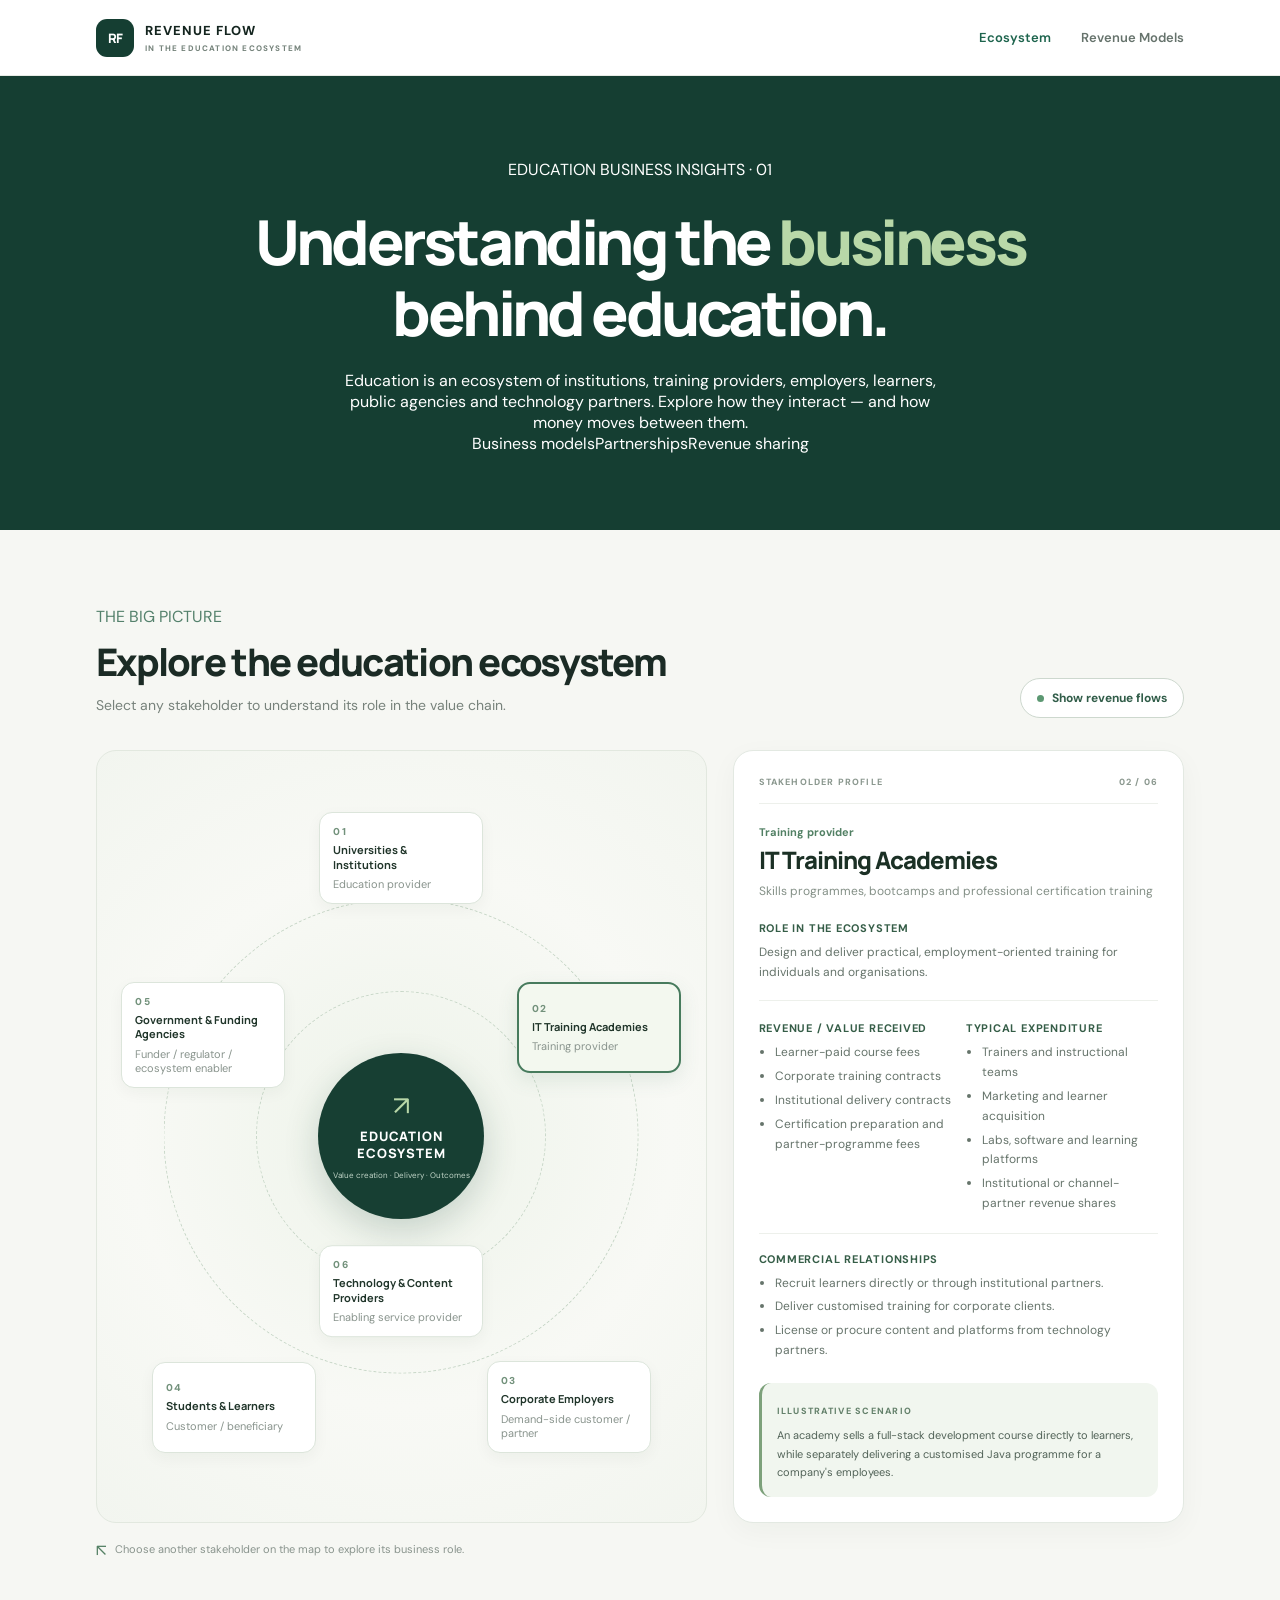
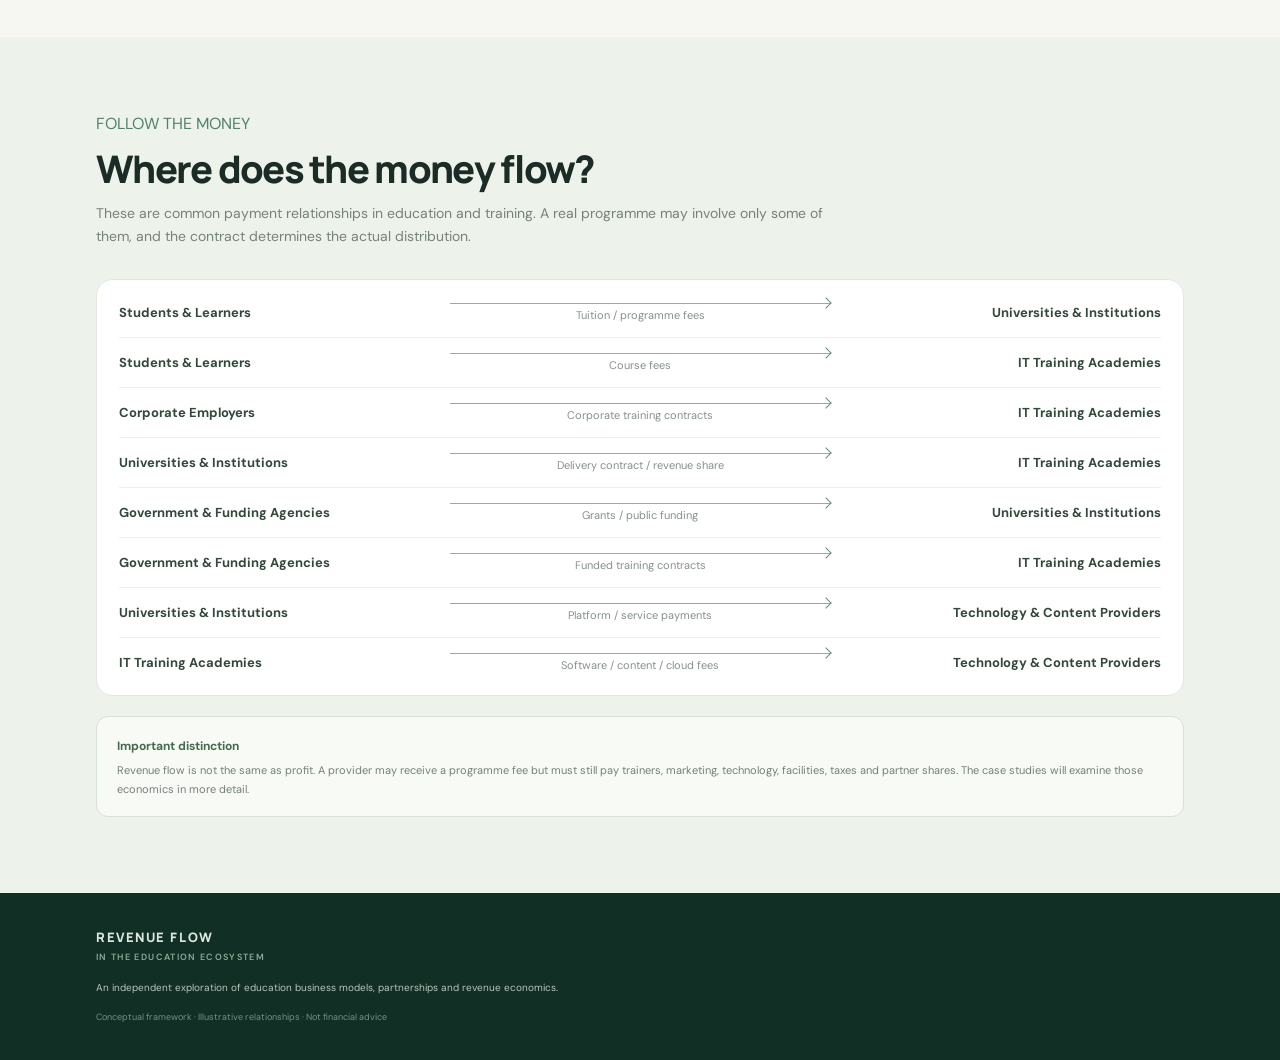
==== index.html @ f0d9430c "Add files via upload" ====
<!doctype html>
<html lang="en">
<head>
  <meta charset="utf-8">
  <meta name="viewport" content="width=device-width, initial-scale=1">
  <meta name="description" content="Explore education business models, partnerships, revenue sharing and growth opportunities.">
  <title>Revenue Flow in the Education Ecosystem</title>
  <link rel="stylesheet" href="style.css">
</head>
<body>
  <div class="site-shell">
    <header class="topbar">
      <a class="brand" href="index.html" aria-label="Revenue Flow home">
        <span class="brand-mark">RF</span><span>REVENUE FLOW<small>IN THE EDUCATION ECOSYSTEM</small></span>
      </a>
      <nav class="site-nav"><a class="active" href="#ecosystem">Ecosystem</a><a href="revenue-models.html">Revenue Models</a></nav>
    </header>
    <main id="home">
      <section class="hero">
        <div class="eyebrow">EDUCATION BUSINESS INSIGHTS · 01</div>
        <h1>Understanding the <em>business</em><br>behind education.</h1>
        <p class="hero-copy">Education is an ecosystem of institutions, training providers, employers, learners, public agencies and technology partners. Explore how they interact — and how money moves between them.</p>
        <div class="hero-tags"><span>Business models</span><span>Partnerships</span><span>Revenue sharing</span></div>
      </section>
      <section class="section" id="ecosystem">
        <div class="section-heading"><div><div class="eyebrow">THE BIG PICTURE</div><h2>Explore the education ecosystem</h2><p>Select any stakeholder to understand its role in the value chain.</p></div>
          <button class="flow-toggle" id="flowToggle"><span class="toggle-dot"></span>Show revenue flows</button>
        </div>
        <div class="ecosystem-layout" id="ecosystemLayout">
          <div class="ecosystem-center">
            <div class="orbit orbit-one"></div><div class="orbit orbit-two"></div>
            <div class="center-core"><span class="core-icon">↗</span><strong>EDUCATION<br>ECOSYSTEM</strong><small>Value creation · Delivery · Outcomes</small></div>
            <div id="stakeholderNodes"></div>
            <div class="flow-note" id="flowNote" hidden>Illustrative payment relationships — not every relationship applies to every programme.</div>
          </div>
          <aside class="selection-card" id="selectionCard"></aside>
        </div>
        <div class="interaction-hint"><span>↖</span> Choose another stakeholder on the map to explore its business role.</div>
      </section>
      <section class="section flow-section" id="flows">
        <div class="eyebrow">FOLLOW THE MONEY</div><h2>Where does the money flow?</h2>
        <p class="section-intro">These are common payment relationships in education and training. A real programme may involve only some of them, and the contract determines the actual distribution.</p>
        <div class="flow-list" id="flowList"></div>
        <div class="disclaimer"><strong>Important distinction</strong><p>Revenue flow is not the same as profit. A provider may receive a programme fee but must still pay trainers, marketing, technology, facilities, taxes and partner shares. The case studies will examine those economics in more detail.</p></div>
      </section>
      <footer><div class="footer-brand">REVENUE FLOW<span>IN THE EDUCATION ECOSYSTEM</span></div><p>An independent exploration of education business models, partnerships and revenue economics.</p><small>Conceptual framework · Illustrative relationships · Not financial advice</small></footer>
    </main>
  </div>
  <script src="script.js"></script>
</body>
</html>
---- style.css ----
@import url('https://fonts.googleapis.com/css2?family=DM+Sans:wght@400;500;600;700&family=Manrope:wght@400;500;600;700;800&display=swap');

:root {
  font-family: 'DM Sans', sans-serif;
  color: #17231f;
  background: #f6f7f3;
  font-synthesis: none;
  text-rendering: optimizeLegibility;
}
* { box-sizing: border-box; }
html { scroll-behavior: smooth; }
body { margin: 0; min-width: 320px; }
button, a { font: inherit; }
.site-shell { min-height: 100vh; }
.topbar {
  height: 76px; padding: 0 7.5%; display: flex; align-items: center;
  justify-content: space-between; background: #fff; border-bottom: 1px solid #e7ebe5;
}
.brand { display: flex; align-items: center; gap: 11px; text-decoration: none; color: #14251f; font-weight: 800; letter-spacing: .08em; font-size: 13px; }
.brand-mark { width: 38px; height: 38px; display: grid; place-items: center; background: #153e32; color: #fff; border-radius: 11px; font-family: Manrope; letter-spacing: -.04em; }
.brand small { display: block; font-size: 8px; letter-spacing: .15em; color: #75837b; margin-top: 4px; }
.topbar nav { display: flex; gap: 30px; }
.topbar nav a { color: #66736c; text-decoration: none; font-size: 13px; font-weight: 600; }
.topbar nav a:hover, .topbar nav a.active { color: #1d644d; }


.hero {
  padding: 83px 8% 76px;
  background: #153e32;
  color: #fff;
  position: relative;
  overflow: hidden;
  text-align: center;
}



.hero .hero-copy {
  margin-left: auto;
  margin-right: auto;
}

.hero .hero-tags {
  justify-content: center;
}

.hero h1 {
  color: #ffffff;
 position: relative;
  z-index: 2;
}

.section { padding: 76px 7.5%; }
.section-heading { display: flex; align-items: end; justify-content: space-between; gap: 20px; margin-bottom: 32px; }
.section-heading .eyebrow, .flow-section > .eyebrow { color: #54816c; }
h2 { font: 800 clamp(27px, 3vw, 38px)/1.2 Manrope, sans-serif; letter-spacing: -.045em; margin: 12px 0 9px; color: #1b2b25; }
.section-heading p, .section-intro { margin: 0; color: #77827b; font-size: 14px; line-height: 1.7; }
.flow-toggle { border: 1px solid #cdd8ce; background: #fff; color: #315d49; border-radius: 30px; padding: 11px 16px; font-size: 12px; font-weight: 700; cursor: pointer; white-space: nowrap; }
.flow-toggle.selected { background: #e3eee3; border-color: #8cad96; }
.toggle-dot { display: inline-block; width: 7px; height: 7px; border-radius: 50%; background: #5c9872; margin-right: 8px; }
.ecosystem-layout { display: grid; grid-template-columns: minmax(0, 1.15fr) minmax(340px, .85fr); gap: 26px; align-items: stretch; }
.ecosystem-center { min-height: 590px; position: relative; border: 1px solid #e2e8df; border-radius: 20px; background: radial-gradient(circle at center, #edf3e9 0, #f8f9f5 55%, #f2f5ef 100%); overflow: hidden; }
.orbit { position: absolute; border: 1px dashed #c8d7c8; border-radius: 50%; left: 50%; top: 50%; transform: translate(-50%,-50%); pointer-events: none; }
.orbit-one { width: 290px; height: 290px; }
.orbit-two { width: 475px; height: 475px; }
.center-core { position: absolute; left: 50%; top: 50%; transform: translate(-50%,-50%); width: 166px; height: 166px; border-radius: 50%; background: #173f33; color: #fff; display: flex; flex-direction: column; align-items: center; justify-content: center; text-align: center; box-shadow: 0 12px 35px #173f3330; z-index: 1; }
.core-icon { color: #b8d7a8; font-size: 27px; line-height: 1; margin-bottom: 9px; }
.center-core strong { font: 800 13px/1.3 Manrope; letter-spacing: .06em; }
.center-core small { color: #c0d4c7; font-size: 8px; margin-top: 8px; }
.stakeholder-node { position: absolute; width: 164px; min-height: 91px; padding: 12px 13px; border: 1px solid #dce5db; border-radius: 13px; background: #fff; text-align: left; cursor: pointer; z-index: 2; box-shadow: 0 5px 16px #1c38200b; transition: .2s ease; }
.stakeholder-node:hover { transform: translateY(-3px); border-color: #85aa8d; box-shadow: 0 9px 22px #1c382016; }
.stakeholder-node.is-active { border: 2px solid #477b5d; background: #f3f8ef; box-shadow: 0 7px 20px #477b5d20; }
.node-number { display: block; color: #72917b; font-size: 10px; font-weight: 800; letter-spacing: .12em; margin-bottom: 5px; }
.node-name { display: block; color: #20352a; font: 700 11px/1.3 Manrope; }
.node-type { display: block; color: #89948d; font-size: 11px; margin-top: 5px; }
.node-institutions { top: 8%; left: 50%; transform: translateX(-50%); }
.node-institutions:hover { transform: translate(-50%,-3px); }
.node-academies { top: 30%; right: 4%; }
.node-employers { bottom: 9%; right: 9%; }
.node-learners { bottom: 9%; left: 9%; }
.node-government { top: 30%; left: 4%; }
.node-technology { top: 50%; left: 50%; transform: translate(-50%,-50%); margin-top: 155px; }
.node-technology:hover { transform: translate(-50%,calc(-50% - 3px)); }
.flows-on .stakeholder-node:after { content: "↔"; position: absolute; color: #4c9168; font-size: 18px; right: -13px; top: -13px; background: #e4f1df; border-radius: 50%; width: 25px; height: 25px; display: grid; place-items: center; }
.flow-note { position: absolute; bottom: 12px; left: 20px; right: 20px; text-align: center; color: #66806d; font-size: 10px; }
.selection-card { background: #fff; border: 1px solid #e3e9e2; border-radius: 20px; padding: 25px; box-shadow: 0 8px 28px #1d38200a; }
.card-topline { display: flex; justify-content: space-between; color: #8b988f; font-size: 9px; font-weight: 800; letter-spacing: .13em; border-bottom: 1px solid #edf0eb; padding-bottom: 15px; }
.profile-type { color: #528064; font-size: 11px; font-weight: 700; margin-top: 21px; }
.selection-card h3 { font: 800 24px/1.2 Manrope; letter-spacing: -.04em; margin: 7px 0; color: #1b3025; }
.profile-short { color: #849087; font-size: 12px; line-height: 1.6; margin: 0 0 20px; }
.profile-block { margin-top: 18px; }
.profile-block h4 { color: #355d47; font-size: 11px; letter-spacing: .07em; text-transform: uppercase; margin: 0 0 8px; }
.profile-block p, .profile-block li { color: #66746b; font-size: 12px; line-height: 1.65; }
.profile-block p { margin: 0; }
.profile-block ul { padding-left: 16px; margin: 0; }
.profile-block li { margin: 4px 0; }
.profile-columns { display: grid; grid-template-columns: 1fr 1fr; gap: 15px; border-top: 1px solid #edf0eb; border-bottom: 1px solid #edf0eb; padding: 2px 0 15px; margin-top: 18px; }
.example-box { margin-top: 22px; padding: 15px; border-radius: 12px; background: #f1f6ef; border-left: 3px solid #7da17b; }
.example-box span { color: #64816b; font-size: 9px; letter-spacing: .14em; font-weight: 800; }
.example-box p { color: #526358; font-size: 11px; line-height: 1.7; margin: 7px 0 0; }
.interaction-hint { color: #89948d; font-size: 11px; margin-top: 16px; }
.interaction-hint span { color: #548064; font-size: 17px; vertical-align: middle; margin-right: 5px; }
.flow-section { background: #edf2eb; }
.flow-section h2 { margin-bottom: 10px; }
.section-intro { max-width: 760px; }
.flow-list { margin-top: 30px; background: #fff; border: 1px solid #e0e8df; border-radius: 16px; padding: 8px 22px; }
.flow-row { display: grid; grid-template-columns: 1fr 1.2fr 1fr; gap: 15px; align-items: center; padding: 15px 0; border-bottom: 1px solid #edf0eb; }
.flow-row:last-child { border-bottom: 0; }
.flow-party { font-size: 13px; font-weight: 700; color: #33483b; }
.flow-row .flow-party:last-child { text-align: right; }
.flow-arrow { display: flex; flex-direction: column; align-items: center; gap: 4px; color: #679174; }
.flow-arrow i { width: 100%; height: 1px; background: #8bb49a; position: relative; }
.flow-arrow i:after { content: ""; position: absolute; right: 0; top: -4px; width: 7px; height: 7px; border-top: 1px solid #679174; border-right: 1px solid #679174; transform: rotate(45deg); }
.flow-arrow small { color: #859189; font-size: 11px; text-align: center; }
.disclaimer { margin-top: 20px; padding: 17px 20px; border: 1px solid #d6e2d5; border-radius: 12px; background: #f7faf5; }
.disclaimer strong { color: #456a50; font-size: 12px; }
.disclaimer p { color: #738078; font-size: 11px; line-height: 1.7; margin: 6px 0 0; }
footer { background: #122f26; color: #dce8df; padding: 35px 7.5%; }
.footer-brand { font: 800 13px Manrope; letter-spacing: .12em; }
.footer-brand span { display: block; color: #8eaa98; font: 600 9px 'DM Sans'; letter-spacing: .15em; margin-top: 5px; }
footer p { color: #b4c7ba; font-size: 10px; margin: 18px 0 10px; }
footer small { color: #789182; font-size: 9px; }

@media (max-width: 980px) {
  .ecosystem-layout { grid-template-columns: 1fr; }
  .ecosystem-center { min-height: 570px; }
  .selection-card { max-width: none; }
}
@media (max-width: 650px) {
  .topbar { height: auto; min-height: 70px; padding: 14px 5%; align-items: flex-start; flex-direction: column; gap: 14px; }
  .topbar nav { width: 100%; gap: 17px; overflow-x: auto; padding-bottom: 3px; }
  .topbar nav a { white-space: nowrap; font-size: 10px; }
  .hero { padding: 60px 7% 55px; }
.hero:after {
  content: "↗";
  position: absolute;
  right: 5%;
  top: 15px;
  color: rgba(255,255,255,.035);
  font: 260px Manrope;
  line-height: 1;
  pointer-events: none;
} 

  .section { padding: 55px 5%; }
  .section-heading { align-items: flex-start; flex-direction: column; }
  .ecosystem-center { min-height: 600px; }
  .orbit-one { width: 230px; height: 230px; }
  .orbit-two { width: 360px; height: 360px; }
  .center-core { width: 130px; height: 130px; }
  .center-core strong { font-size: 11px; }
  .stakeholder-node { width: 135px; min-height: 82px; padding: 9px; }
  .node-name { font-size: 11px; }
  .node-type { font-size: 8px; }
  .node-institutions { top: 5%; }
  .node-government { top: 29%; left: 2%; }
  .node-academies { top: 29%; right: 2%; }
  .node-employers { bottom: 11%; right: 3%; }
  .node-learners { bottom: 11%; left: 3%; }
  .node-technology { margin-top: 142px; }
  .profile-columns { grid-template-columns: 1fr; gap: 0; }
  .flow-list { padding: 5px 12px; }
  .flow-row { grid-template-columns: 1fr 1fr 1fr; gap: 7px; }
  .flow-party { font-size: 9px; }
  .flow-arrow small { font-size: 8px; }
}

/* Final hero heading alignment and overlap fix */

.hero {
  text-align: center;
}

.hero:after {
  display: none !important;
}

.hero h1 {
  position: relative;
  z-index: 5;
  color: #ffffff;
  font: 800 clamp(38px,5vw,62px)/1.14 Manrope,sans-serif;
  letter-spacing: -.055em;
  line-height: 1.14 !important;
  margin: 22px auto 17px;
  padding: 5px 0;
  max-width: 900px;
  overflow: visible;
}

.hero h1 em {
  color: #b9d8a8;
}

.hero .hero-copy {
  margin: 0 auto;
  max-width: 630px;
}

.hero .hero-tags {
  justify-content: center;
}


/* Page 2 original styles */
@import url('https://fonts.googleapis.com/css2?family=DM+Sans:wght@400;500;600;700&family=Manrope:wght@400;500;600;700;800&display=swap');
.rm-page { background:#f6f7f3; color:#17231f; min-height:100vh; font-family:'DM Sans',sans-serif; }
.rm-page * { box-sizing:border-box; }
.rm-top { height:76px; padding:0 7.5%; display:flex; align-items:center; justify-content:space-between; background:#fff; border-bottom:1px solid #e7ebe5; }
.rm-brand { display:flex; align-items:center; gap:11px; text-decoration:none; color:#14251f; font-weight:800; letter-spacing:.08em; font-size:13px; }
.rm-mark { width:38px; height:38px; display:grid; place-items:center; background:#153e32; color:#fff; border-radius:11px; font-family:Manrope; letter-spacing:-.04em; }
.rm-brand small { display:block; font-size:8px; letter-spacing:.15em; color:#75837b; margin-top:4px; }
.rm-nav { display:flex; gap:28px; }
.rm-nav a { text-decoration:none; color:#66736c; font-size:13px; font-weight:600; }
.rm-nav a:hover,.rm-nav a.current { color:#1d644d; }
.rm-hero { background:#153e32; color:#fff; padding:72px 8% 68px; text-align:center; }
.rm-eyebrow,.rm-kicker { color:#a2c6ad; font-size:10px; font-weight:700; letter-spacing:.19em; }
.rm-hero h1 { font:800 clamp(38px,5vw,62px)/1.14 Manrope,sans-serif; letter-spacing:-.055em; margin:22px auto 17px; color:#fff; }
.rm-hero h1 em { color:#b9d8a8; font-style:normal; }
.rm-hero p { max-width:680px; margin:0 auto; color:#d2e0d7; font-size:15px; line-height:1.8; }
.rm-section { padding:70px 7.5%; }
.rm-heading { display:flex; align-items:end; justify-content:space-between; gap:20px; margin-bottom:28px; }
.rm-kicker { color:#54816c; }
.rm-heading h2,.rm-simulator-inner h2,.rm-insight h2 { font:800 clamp(26px,3vw,36px)/1.2 Manrope,sans-serif; letter-spacing:-.045em; margin:12px 0 9px; color:#1b2b25; }
.rm-heading p,.rm-sim-intro { margin:0; color:#77827b; font-size:14px; line-height:1.7; }
.rm-count { font:800 29px Manrope; color:#4f7a5b; text-align:right; }
.rm-count span { display:block; font:700 8px 'DM Sans'; letter-spacing:.16em; color:#8a978d; margin-top:4px; }
.rm-model-grid { display:grid; grid-template-columns:repeat(3,1fr); gap:13px; }
.rm-model-card { text-align:left; position:relative; display:flex; flex-direction:column; min-height:190px; padding:19px; border:1px solid #e0e8df; border-radius:15px; background:#fff; cursor:pointer; transition:.18s ease; }
.rm-model-card:hover { transform:translateY(-3px); border-color:#9dbba0; box-shadow:0 9px 22px #1c382012; }
.rm-model-card.chosen { border:2px solid #548565; background:#f2f7ef; padding:18px; }
.rm-model-code { color:#7d9b82; font-size:10px; font-weight:800; letter-spacing:.14em; }
.rm-model-card strong { color:#20372a; font:800 24px Manrope; margin-top:10px; letter-spacing:-.04em; }
.rm-model-full { color:#548064; font-size:12px; font-weight:700; margin-top:2px; }
.rm-model-tagline { color:#7c8980; font-size:13px; line-height:1.5; margin-top:12px; }
.rm-explore { color:#477b5d; font-size:11px; font-weight:700; margin-top:auto; padding-top:14px; }
.rm-explore b { font-size:14px; margin-left:4px; }
.rm-detail { background:#fff; border:1px solid #e1e8df; border-radius:18px; padding:27px; margin-top:22px; box-shadow:0 8px 28px #1d38200a; }
.rm-detail-head { display:flex; justify-content:space-between; align-items:flex-start; gap:15px; }
.rm-detail-label { color:#679073; font-size:9px; font-weight:800; letter-spacing:.15em; }
.rm-detail h3 { font:800 29px Manrope; letter-spacing:-.045em; color:#1b3025; margin:8px 0 3px; }
.rm-detail-head p { color:#849087; font-size:12px; margin:0; }
.rm-detail-pill { border:1px solid #dce7db; color:#65816a; border-radius:30px; padding:8px 11px; font-size:9px; letter-spacing:.12em; font-weight:800; white-space:nowrap; }
.rm-flow { display:grid; grid-template-columns:repeat(3,1fr); gap:10px; margin:25px 0; }
.rm-flow-step { position:relative; min-height:76px; padding:14px; background:#f2f6f0; border-radius:11px; display:flex; flex-direction:column; justify-content:center; }
.rm-step-number { color:#7a9a80; font-size:8px; font-weight:800; letter-spacing:.13em; margin-bottom:7px; }
.rm-flow-step strong { color:#34523e; font:700 12px/1.35 Manrope; }
.rm-step-arrow { position:absolute; right:-12px; top:27px; z-index:2; color:#6e9877; font-size:18px; }
.rm-facts { display:grid; grid-template-columns:1fr 1fr; gap:0 24px; border-top:1px solid #edf0eb; border-bottom:1px solid #edf0eb; padding:7px 0 17px; }
.rm-fact { padding-top:15px; }
.rm-fact span { display:block; color:#62816a; font-size:9px; font-weight:800; letter-spacing:.12em; margin-bottom:6px; }
.rm-fact strong { color:#5f6e64; font-size:12px; line-height:1.6; font-weight:500; }
.rm-detail-bottom { display:grid; grid-template-columns:.75fr 1.25fr; gap:28px; margin-top:20px; }
.rm-detail-bottom h4 { color:#355d47; font-size:10px; letter-spacing:.07em; text-transform:uppercase; margin:0 0 9px; }
.rm-detail-bottom ul { margin:0; padding-left:17px; }
.rm-detail-bottom li { color:#68766c; font-size:11px; line-height:1.7; margin:4px 0; }
.rm-example { background:#f1f6ef; border-left:3px solid #7da17b; border-radius:0 11px 11px 0; padding:16px; }
.rm-example > span { color:#64816b; font-size:9px; letter-spacing:.14em; font-weight:800; }
.rm-example > p { color:#526358; font-size:11px; line-height:1.7; margin:8px 0 0; }
.rm-pros-cons { display:grid; grid-template-columns:1fr 1fr; gap:16px; margin-top:15px; padding-top:13px; border-top:1px solid #dce8d9; }
.rm-pros-cons b { color:#42694c; font-size:10px; }
.rm-pros-cons p { color:#6c7b70; font-size:10px; line-height:1.6; margin:5px 0 0; }
.rm-simulator-section { background:#eaf0e8; }
.rm-simulator-inner { padding-top:65px; padding-bottom:68px; }
.rm-sim-intro { max-width:750px; }
.rm-simulator { display:grid; grid-template-columns:1fr 1fr; gap:25px; margin-top:27px; }
.rm-controls,.rm-results { background:#fff; border:1px solid #dfe8dd; border-radius:16px; padding:24px; }
.rm-control { display:block; margin-bottom:24px; }
.rm-control:last-child { margin-bottom:0; }
.rm-control > span { display:flex; justify-content:space-between; gap:12px; color:#526459; font-size:12px; font-weight:600; }
.rm-control > span strong { color:#254b35; font-weight:800; white-space:nowrap; }
.rm-control input[type=range] { width:100%; accent-color:#477b5d; margin:14px 0 5px; cursor:pointer; }
.rm-control small { display:block; color:#9aa49c; font-size:10px; }
.rm-results { background:#173f33; color:#fff; }
.rm-total-label { color:#a7c8ad; font-size:10px; letter-spacing:.15em; font-weight:800; }
.rm-total { font:800 34px Manrope; letter-spacing:-.04em; margin:8px 0 22px; }
.rm-result-line { display:flex; justify-content:space-between; gap:12px; color:#d2e0d7; font-size:11px; padding:9px 0; border-top:1px solid #345b4c; }
.rm-result-line strong { color:#fff; }
.rm-result-bar { height:13px; display:flex; overflow:hidden; border-radius:20px; margin-top:18px; background:#426b53; }
.rm-result-bar span { height:100%; transition:width .2s ease; }
.cost-segment { background:#c0d69e; }
.partner-segment { background:#e1b879; }
.remaining-segment { background:#65a58a; }
.rm-legend { display:flex; flex-wrap:wrap; gap:12px; margin-top:11px; }
.rm-legend span { display:flex; align-items:center; gap:5px; color:#c1d2c6; font-size:9px; }
.rm-legend i { display:inline-block; width:7px; height:7px; border-radius:2px; }
.legend-cost { background:#c0d69e; }.legend-partner { background:#e1b879; }.legend-remain { background:#65a58a; }
.rm-contribution { border-top:1px solid #345b4c; margin-top:20px; padding-top:17px; display:grid; grid-template-columns:1fr auto; gap:5px 12px; align-items:center; }
.rm-contribution span { color:#a7c8ad; font-size:9px; letter-spacing:.13em; font-weight:800; }
.rm-contribution strong { color:#fff; font:800 23px Manrope; }
.rm-contribution strong.negative { color:#ffb6a7; }
.rm-contribution small { grid-column:1/-1; color:#c1d2c6; font-size:10px; }
.rm-footnote { color:#a9c1b1; font-size:9px; line-height:1.6; margin:15px 0 0; }
.rm-insight { padding:60px 12%; display:grid; grid-template-columns:65px 1fr; gap:20px; align-items:start; background:#fff; }
.rm-insight-mark { color:#a4c49e; font:800 90px/1 Manrope; }
.rm-insight .rm-kicker { color:#54816c; }
.rm-insight h2 { font-size:27px; }
.rm-insight p { color:#718077; font-size:13px; line-height:1.8; max-width:850px; margin:0; }
.rm-footer { background:#122f26; color:#dce8df; padding:32px 7.5%; }
.rm-footer strong { font:800 13px Manrope; letter-spacing:.12em; }
.rm-footer span { display:block; color:#8eaa98; font-size:9px; letter-spacing:.15em; margin-top:4px; }
.rm-footer p { color:#b4c7ba; font-size:11px; margin:17px 0 8px; }
.rm-footer small { color:#789182; font-size:10px; }

@media(max-width:850px) {
  .rm-model-grid { grid-template-columns:repeat(2,1fr); }
  .rm-simulator { grid-template-columns:1fr; }
}
@media(max-width:600px) {
  .rm-top { height:auto; padding:14px 5%; align-items:flex-start; flex-direction:column; gap:14px; }
  .rm-nav { width:100%; gap:16px; overflow-x:auto; padding-bottom:3px; }
  .rm-nav a { white-space:nowrap; font-size:10px; }
  .rm-hero { padding:55px 6%; }
  .rm-section { padding:52px 5%; }
  .rm-heading { align-items:flex-start; flex-direction:column; }
  .rm-count { text-align:left; }
  .rm-model-grid { grid-template-columns:1fr 1fr; gap:9px; }
  .rm-model-card { min-height:178px; padding:13px; }
  .rm-model-card.chosen { padding:12px; }
  .rm-model-card strong { font-size:20px; }
  .rm-model-full { font-size:9px; }
  .rm-model-tagline { font-size:10px; }
  .rm-detail { padding:18px; }
  .rm-detail-head { flex-direction:column; }
  .rm-flow { gap:6px; }
  .rm-flow-step { padding:9px; min-height:76px; }
  .rm-flow-step strong { font-size:11px; }
  .rm-step-arrow { right:-10px; font-size:15px; }
  .rm-facts { grid-template-columns:1fr; }
  .rm-detail-bottom { grid-template-columns:1fr; gap:20px; }
  .rm-pros-cons { grid-template-columns:1fr; gap:10px; }
  .rm-controls,.rm-results { padding:18px; }
  .rm-insight { padding:45px 7%; grid-template-columns:35px 1fr; gap:10px; }
  .rm-insight-mark { font-size:58px; }
}

/* Shared navigation between the two standalone pages */
.site-nav a, .rm-nav a { cursor:pointer; }
html { scroll-behavior:smooth; }
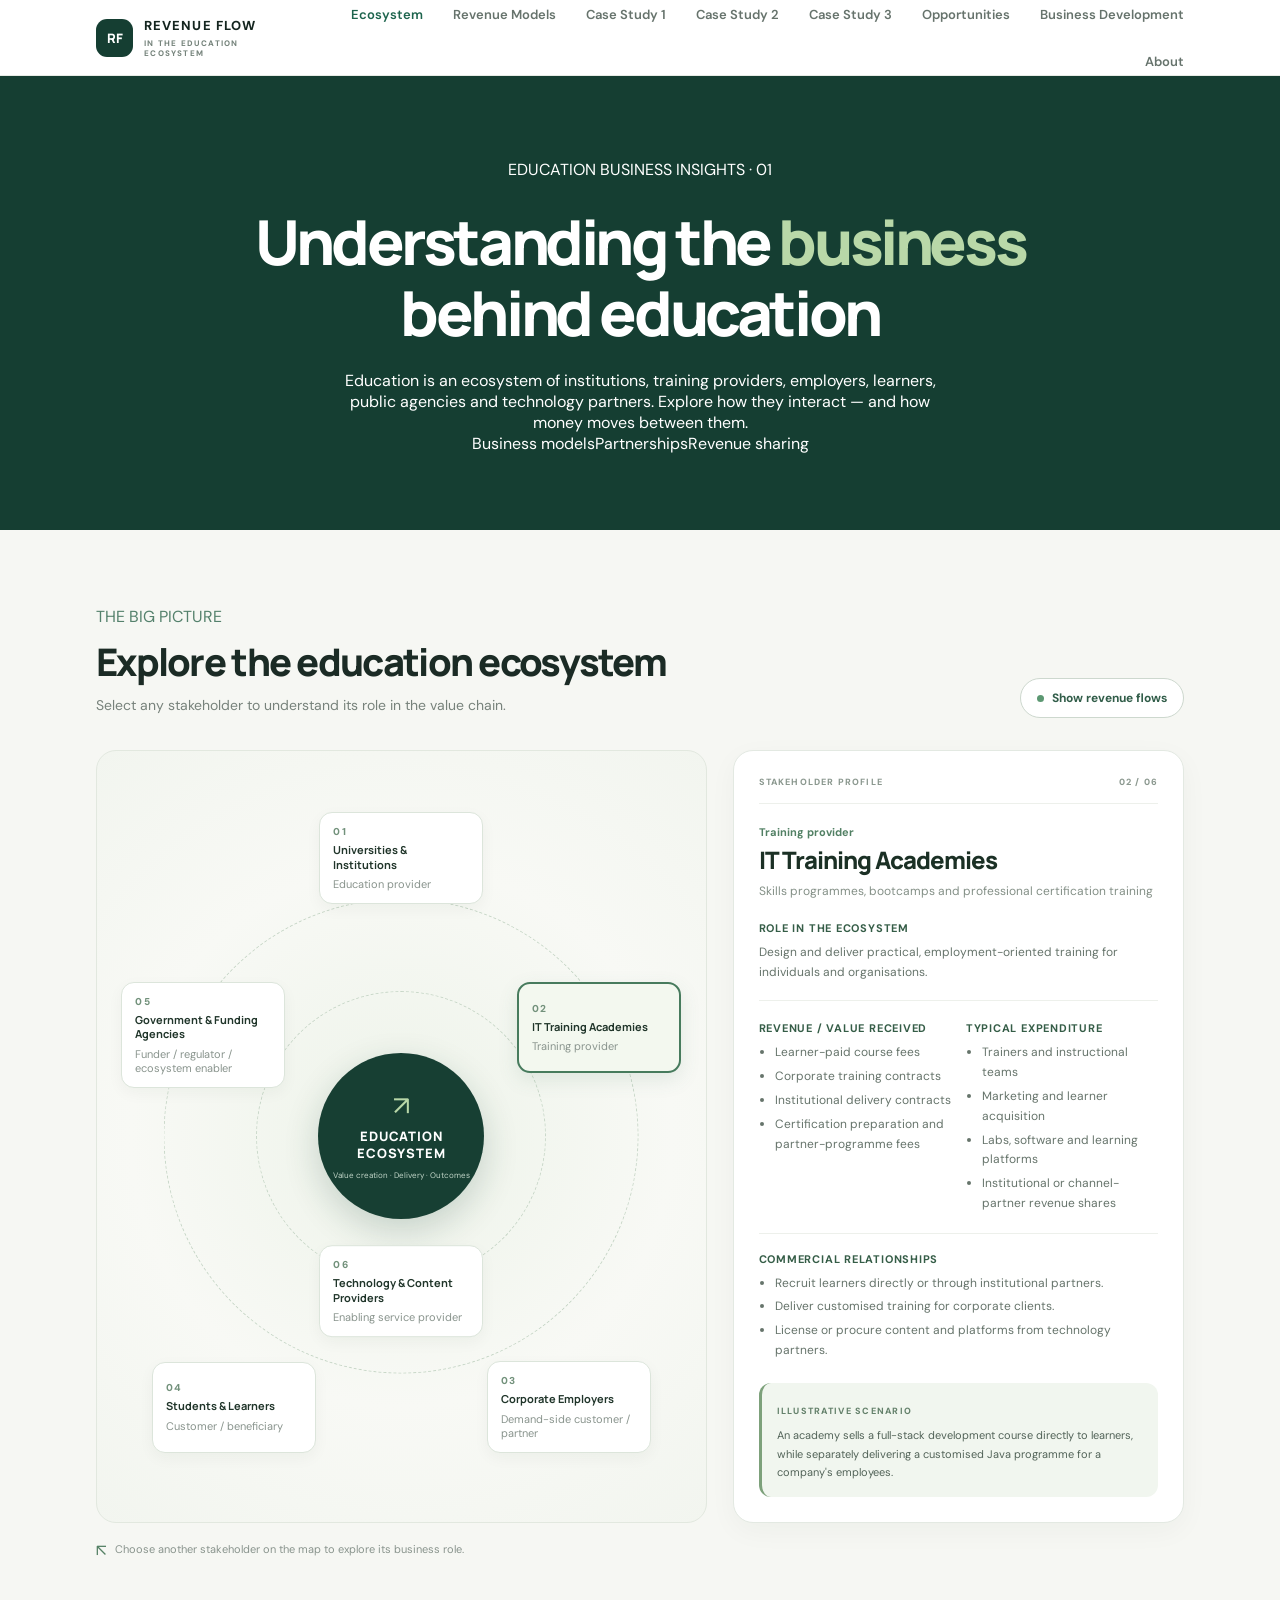
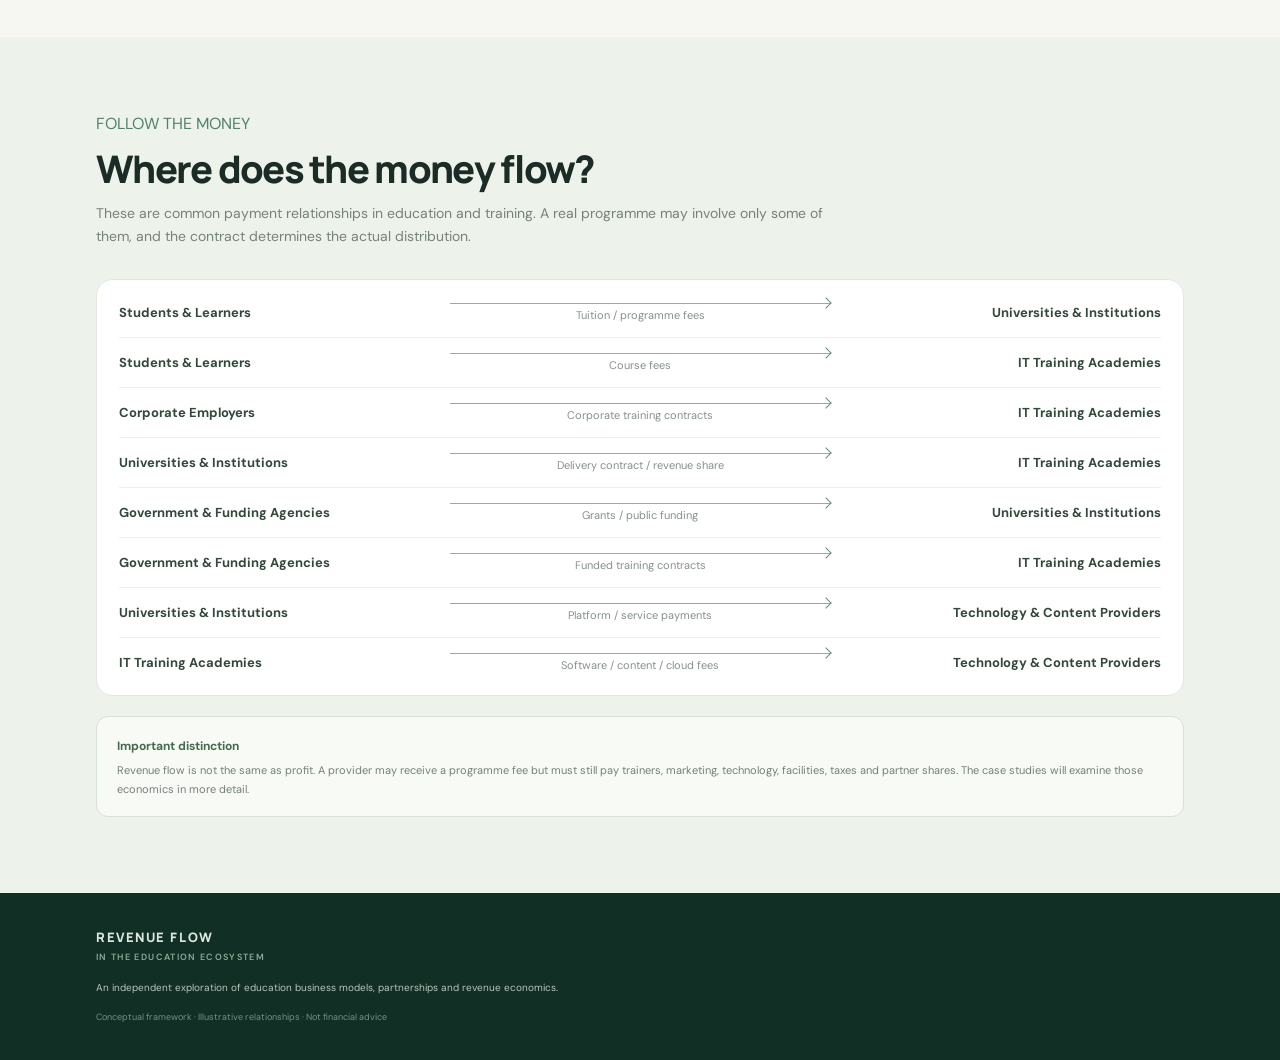
==== commit fcc3487c: "Add files via upload" ====
--- a/index.html
+++ b/index.html
@@ -5,7 +5,7 @@
   <meta name="viewport" content="width=device-width, initial-scale=1">
   <meta name="description" content="Explore education business models, partnerships, revenue sharing and growth opportunities.">
   <title>Revenue Flow in the Education Ecosystem</title>
-  <link rel="stylesheet" href="style.css">
+  <link rel="stylesheet" href="style.css"><link rel="stylesheet" href="pages.css">
 </head>
 <body>
   <div class="site-shell">
@@ -13,12 +13,12 @@
       <a class="brand" href="index.html" aria-label="Revenue Flow home">
         <span class="brand-mark">RF</span><span>REVENUE FLOW<small>IN THE EDUCATION ECOSYSTEM</small></span>
       </a>
-      <nav class="site-nav"><a class="active" href="#ecosystem">Ecosystem</a><a href="revenue-models.html">Revenue Models</a></nav>
+      <nav class="site-nav"><a class="active" href="index.html">Ecosystem</a><a class="" href="revenue-models.html">Revenue Models</a><a class="" href="case-study-1.html">Case Study 1</a><a class="" href="case-study-2.html">Case Study 2</a><a class="" href="case-study-3.html">Case Study 3</a><a class="" href="opportunities.html">Opportunities</a><a class="" href="business-development.html">Business Development</a><a class="" href="about.html">About</a></nav>
     </header>
     <main id="home">
       <section class="hero">
         <div class="eyebrow">EDUCATION BUSINESS INSIGHTS · 01</div>
-        <h1>Understanding the <em>business</em><br>behind education.</h1>
+        <h1>Understanding the <em>business</em><br>behind education</h1>
         <p class="hero-copy">Education is an ecosystem of institutions, training providers, employers, learners, public agencies and technology partners. Explore how they interact — and how money moves between them.</p>
         <div class="hero-tags"><span>Business models</span><span>Partnerships</span><span>Revenue sharing</span></div>
       </section>
--- a/pages.css
+++ b/pages.css
@@ -0,0 +1,66 @@
+
+/* Additional pages — shared visual language with the original Revenue Flow pages */
+.rm-nav { gap: 14px; flex-wrap: wrap; justify-content: flex-end; }
+.rm-nav a { font-size: 11px; white-space: nowrap; }
+.site-nav { gap: 14px; flex-wrap: wrap; justify-content: flex-end; }
+.site-nav a { font-size: 11px; white-space: nowrap; }
+.content-main { background:#f6f7f3; }
+.content-section { padding:64px 8%; max-width:1200px; margin:0 auto; }
+.content-section.soft { max-width:none; background:#edf2eb; padding-left:max(8%, calc((100% - 1000px)/2)); padding-right:max(8%, calc((100% - 1000px)/2)); }
+.content-kicker { color:#54816c; font-size:10px; font-weight:800; letter-spacing:.16em; text-transform:uppercase; margin-bottom:12px; }
+.content-section h2 { margin:0 0 15px; }
+.content-section .lead { max-width:900px; color:#69776e; font-size:16px; line-height:1.85; margin:0 0 30px; }
+.content-section p { color:#68766d; font-size:14px; line-height:1.8; }
+.content-section h3 { color:#20372b; font:800 18px/1.3 Manrope,sans-serif; margin:8px 0 9px; }
+.scenario-grid { display:grid; grid-template-columns:repeat(3,minmax(0,1fr)); gap:16px; margin-top:28px; }
+.scenario-grid article { background:#fff; border:1px solid #e2e9df; border-radius:16px; padding:23px; box-shadow:0 6px 20px #1d382008; }
+.scenario-no { color:#6d9275; font-size:9px; font-weight:800; letter-spacing:.13em; }
+.scenario-grid article p { margin:0; font-size:13px; }
+.flow-steps { display:grid; grid-template-columns:1fr auto 1fr auto 1fr auto 1fr; gap:12px; align-items:center; margin:28px 0; }
+.flow-steps div { min-height:142px; background:#fff; border:1px solid #dce6da; border-radius:14px; padding:17px; display:flex; flex-direction:column; gap:8px; }
+.flow-steps b { color:#6b9275; font-size:10px; letter-spacing:.12em; }
+.flow-steps strong { color:#243b2e; font:800 15px Manrope; }
+.flow-steps span { color:#738077; font-size:12px; line-height:1.6; }
+.flow-steps > i { color:#78a084; font-style:normal; font-size:20px; }
+.allocation { background:#fff; border:1px solid #dfe8dc; border-radius:16px; padding:24px; margin-top:25px; }
+.allocation h3 { margin-top:0; }
+.allocation-bar { display:flex; height:18px; border-radius:20px; overflow:hidden; margin:20px 0 16px; background:#e6eee4; }
+.allocation-bar span:nth-child(1) { background:#2e6c50; }
+.allocation-bar span:nth-child(2) { background:#8caf91; }
+.allocation-bar span:nth-child(3) { background:#c6d9bd; }
+.allocation-legend { display:grid; grid-template-columns:repeat(3,minmax(0,1fr)); gap:12px; }
+.allocation-legend span { color:#65736a; font-size:12px; line-height:1.5; }
+.allocation-legend i { display:inline-block; width:8px; height:8px; border-radius:50%; margin-right:6px; }
+.a1 { background:#2e6c50; } .a2 { background:#8caf91; } .a3 { background:#c6d9bd; }
+.allocation small,.table-note { display:block; color:#879188; font-size:11px; line-height:1.7; margin-top:16px; }
+.two-col { display:grid; grid-template-columns:1fr 1fr; gap:40px; margin-top:25px; }
+.two-col ul { padding-left:19px; margin:10px 0 0; }
+.two-col li { color:#68766d; font-size:13px; line-height:1.75; padding:3px 0; }
+.takeaway { border-top:1px solid #e3e9e1; }
+.takeaway h2 { max-width:850px; }
+.takeaway p { max-width:850px; font-size:15px; }
+.metric-grid { display:grid; grid-template-columns:repeat(4,minmax(0,1fr)); gap:14px; margin-top:28px; }
+.metric-grid div { background:#fff; border:1px solid #e2e9df; border-radius:14px; padding:20px; }
+.metric-grid span { display:block; color:#719078; font-size:9px; font-weight:800; letter-spacing:.13em; }
+.metric-grid strong { display:block; color:#1e3c2d; font:800 clamp(19px,2vw,26px) Manrope; margin:10px 0 5px; }
+.metric-grid small { color:#849087; font-size:11px; }
+.data-table-wrap { overflow-x:auto; margin-top:24px; border:1px solid #e0e8df; border-radius:14px; background:#fff; }
+.data-table { border-collapse:collapse; width:100%; min-width:660px; }
+.data-table th { background:#eaf1e8; color:#3d6249; text-align:left; font-size:10px; text-transform:uppercase; letter-spacing:.08em; padding:15px; }
+.data-table td { color:#637168; font-size:12px; line-height:1.6; padding:14px 15px; border-top:1px solid #edf1eb; vertical-align:top; }
+.data-table td:first-child { color:#344b3b; font-weight:700; }
+.option-list,.process-list { display:grid; gap:12px; margin-top:25px; }
+.option-list article,.process-list article { display:flex; gap:18px; background:#fff; border:1px solid #e0e8df; border-radius:14px; padding:20px; }
+.option-list article > b,.process-list article > b { color:#6e9478; font:800 19px Manrope; min-width:34px; }
+.option-list h3,.process-list h3 { margin:0 0 5px; }
+.option-list p,.process-list p { margin:0; font-size:13px; }
+.process-list small { display:block; color:#54816c; font-size:11px; font-weight:700; margin-top:8px; }
+.profile-panel { display:grid; grid-template-columns:120px 1fr; gap:28px; align-items:start; background:#fff; border:1px solid #e1e9df; border-radius:18px; padding:28px; margin-top:25px; }
+.profile-monogram { width:100px; height:100px; border-radius:22px; display:grid; place-items:center; background:#153e32; color:#c3dcb6; font:800 32px Manrope; }
+.profile-panel h3 { font-size:22px; margin:0 0 12px; }
+.profile-panel p { margin:8px 0; }
+.profile-focus { display:flex; flex-wrap:wrap; gap:9px; margin-top:20px; }
+.profile-focus strong { width:100%; color:#355d47; font-size:12px; }
+.profile-focus span { border:1px solid #dce7d9; background:#fff; color:#587361; border-radius:30px; padding:9px 13px; font-size:11px; }
+@media(max-width:1000px) { .rm-top { height:auto; min-height:76px; padding:14px 5%; align-items:flex-start; gap:12px; } .rm-nav,.site-nav { gap:10px; } .rm-nav a,.site-nav a { font-size:10px; } }
+@media(max-width:720px) { .content-section { padding:48px 6%; } .content-section.soft { padding:48px 6%; } .scenario-grid { grid-template-columns:1fr; } .flow-steps { grid-template-columns:1fr 1fr; } .flow-steps > i { display:none; } .allocation-legend { grid-template-columns:1fr; } .metric-grid { grid-template-columns:1fr 1fr; } .two-col { grid-template-columns:1fr; gap:20px; } .profile-panel { grid-template-columns:1fr; } .rm-top { flex-direction:column; } .rm-nav,.site-nav { justify-content:flex-start; overflow-x:auto; flex-wrap:nowrap; width:100%; padding-bottom:5px; } .rm-nav a,.site-nav a { flex:0 0 auto; } }
